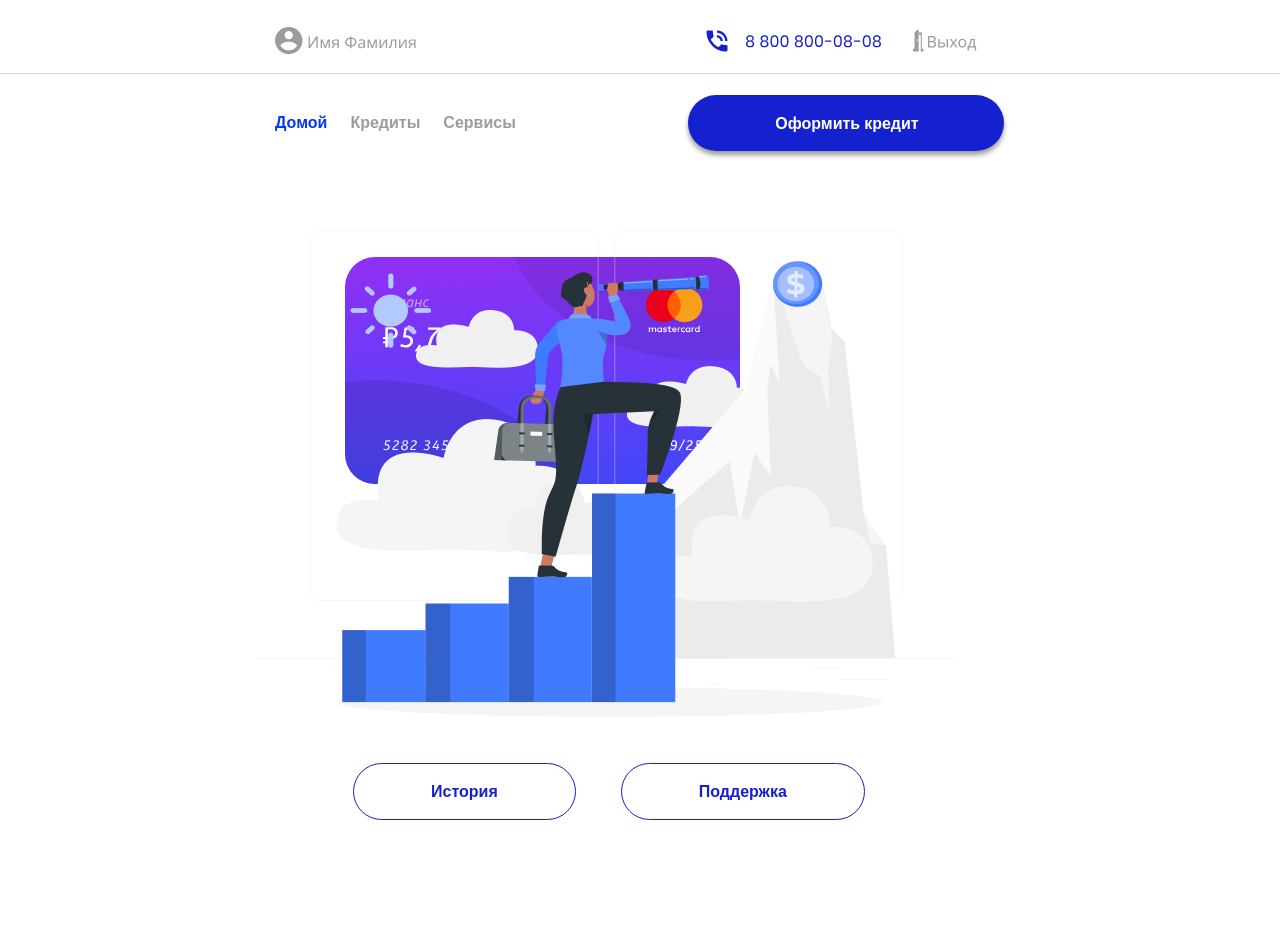
==== index.html @ 6692afeb "first commit" ====
<!DOCTYPE html>
<html lang="en">
<head>
    <meta charset="UTF-8">
    <meta name="viewport" content="width=device-width, initial-scale=1.0">
    <title>Получение кредита</title>
    <link rel="stylesheet" href="style.css"> 
    <link rel="shortcut icon" href="images/favicon.svg" type="image/x-icon">
    <link rel="preconnect" href="https://fonts.googleapis.com">
<link rel="preconnect" href="https://fonts.gstatic.com" crossorigin>
<link href="https://fonts.googleapis.com/css2?family=Poppins:ital,wght@0,100;0,200;0,300;0,400;0,500;0,600;0,700;0,800;0,900;1,100;1,200;1,300;1,400;1,500;1,600;1,700;1,800;1,900&display=swap" rel="stylesheet">
</head>
<body>

    <header class="header-top">
        <div class= "header-top__container">
            <nav class="header-top__nav">
                <img src="images/Personal_Acc.svg" alt="">
                <ul class="header-top__list">
                    <img src="images/Contact.svg" alt="">
                    <img src="images/login.svg" alt="">
                </ul>
            </nav>
        </div>
    </header>

    <header class="line">
        <div class= "line__container">
            <nav class="line__nav">
                <img src="images/Line 1.svg" alt="">
            </nav>
        </div>        
    </header>

    <header class="header-bottom">
        <div class= "header-bottom__container">
            <nav class="header-bottom__nav">
                <ul class="header-bottom__list">
                    <li class="header-bottom__list-item">
                        <a class="header-bottom__list-link active" href="/">Домой</a>
                    </li>
                    <li class="header-bottom__list-item">
                        <a class="header-bottom__list-link" href="/">Кредиты</a>
                    </li>
                    <li class="header-bottom__list-item">
                        <a class="header-bottom__list-link" href="/">Сервисы</a>
                    </li>
                </ul>
                <a class="header__button" href="/">Оформить кредит</a>
            </nav>
        </div>
    </header>
    <main>
        <section class="hero">
            <div class="hero__container">
                <div class="hero__content">
                    <div class="hero__card">
                    <img src="images/Card 1.svg" alt="">
                    </div>
                    <div class="hero__buttons">
                        <a class="hero__button" href="/">История</a>
                        <a class="hero__button" href="/">Поддержка</a>
                    </div>
                </div>

            </div>
            <img class="hero__image" src="images/Business.png" alt="">
        
        </section>
    </main>

</body>
</html>
---- style.css ----
* {
    margin: 0;
    padding: 0;
}

body{
    font-family: "Poppins", sans-serif;
}
.header-top{
    padding-top: 26.72px;
    padding-left: 275px;
    padding-right: 276px;
}

.header-top__container{
    max-width: 1352px;
    margin-inline: auto;
}

.header-top__nav{
    display: flex;
    justify-content: space-between;
    align-items: center;
}

.header-top__list{
    display: flex;
    gap: 23px;
}
.line{
    padding-top: 18.72px;
}

.line__container{
    max-width: 1352px;
    margin-inline: auto;
}

.line__nav{
    display: flex;
}

.header-bottom{
    padding-top: 20.28px;
    padding-left: 275px;
    padding-right: 276px;
}

.header-bottom__container{
    max-width: 1369px;
    margin-inline: auto;
}

.header-bottom__nav{
    display: flex;
    justify-content: space-between;
    align-items: center;
}

.header-bottom__list{
    display: flex;
    list-style: none;
    gap: 23px;
}

.header-bottom__list-link{
    font-family: "Poppins", sans-serif;
    font-weight: 600;
    font-size: 16px;
    color: #9C9C9C;
}

.header-bottom__list-link.active{
    color: #0138F9;
    transition: color 0.3s;
}

.header-bottom__list-link:hover{
    color:#0138F9;
}
a {
    text-decoration: none;
}

.header__button{
    font-weight: 600;
    color: white;
    padding-left: 87.14px;
    padding-right: 85.36px;
    padding-top: 15.88px;
    padding-bottom: 15.25px;
    background-color: #1521CF;
    border-radius: 64px;
    transition: 0.3s;
    box-shadow: 0px 4px 5px #9C9C9C;
    transition: box-shadow 0.3s ease;
}
.header__button:hover{
    opacity: 70%;
    box-shadow: 0px 6px 15px #9C9C9C;
}
.hero{
    padding-block: 106px;
}
.hero__container{
    position: relative;
}
.hero__card{
    padding-left: 345px;
}
.hero__image{
    position: absolute;
    top: 160px;
    right: 322px;
}
.hero__buttons{
    display: flex;
    list-style: none;
    gap: 45px;
    padding-left: 353px;
    padding-top: 272px;
}
.hero__button{
    font-weight: 600;
    color: #1521CF;
    border: 1px solid #1521CF;
    padding: 15px 77px;
    border-radius: 64px;
    transition: 0.5s;
}
.hero__button:hover{
    opacity: 40%;
}
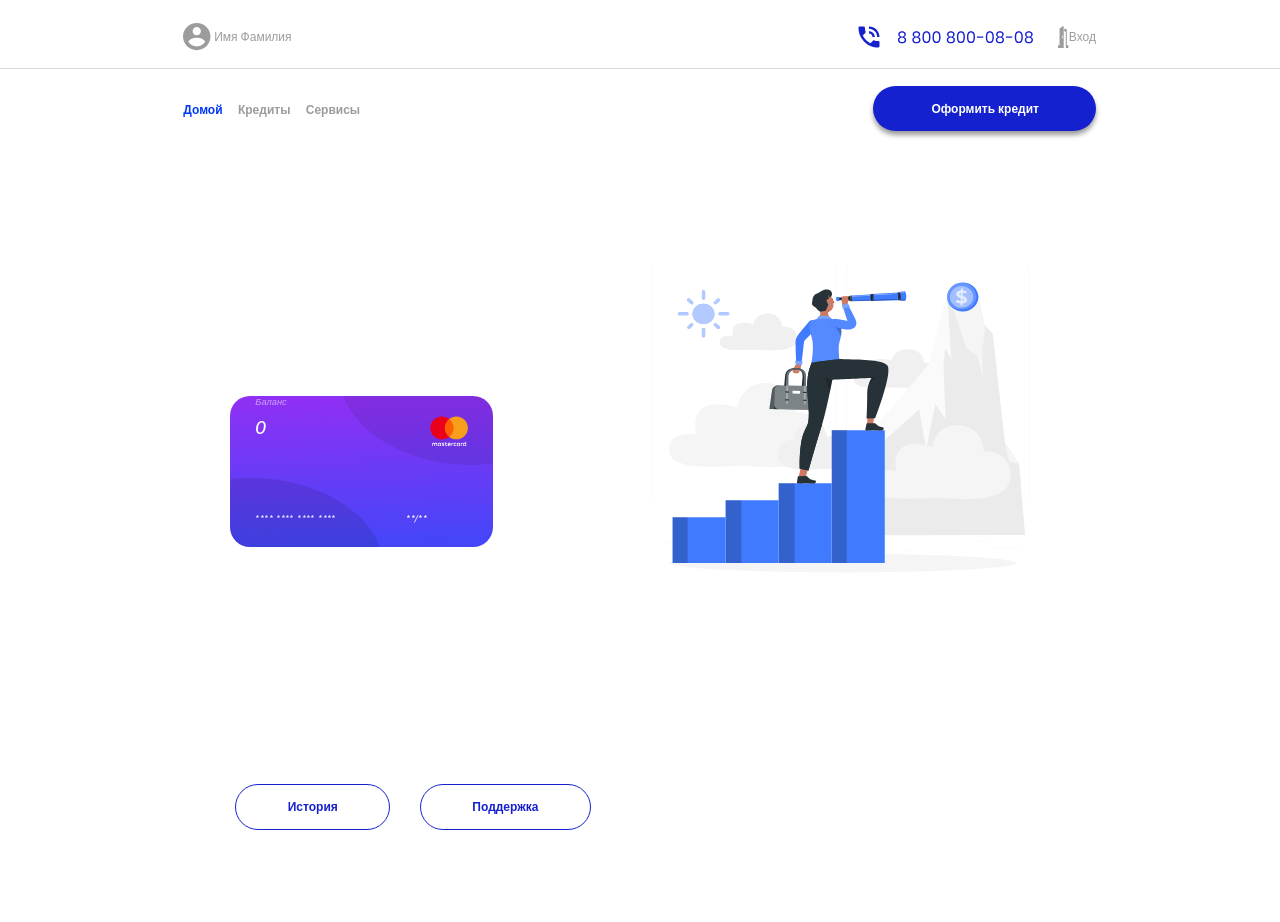
==== commit 7c6d2178: "." ====
--- a/index.html
+++ b/index.html
@@ -3,71 +3,116 @@
 <head>
     <meta charset="UTF-8">
     <meta name="viewport" content="width=device-width, initial-scale=1.0">
-    <title>Получение кредита</title>
+    <title>Домой</title>
     <link rel="stylesheet" href="style.css"> 
     <link rel="shortcut icon" href="images/favicon.svg" type="image/x-icon">
     <link rel="preconnect" href="https://fonts.googleapis.com">
-<link rel="preconnect" href="https://fonts.gstatic.com" crossorigin>
-<link href="https://fonts.googleapis.com/css2?family=Poppins:ital,wght@0,100;0,200;0,300;0,400;0,500;0,600;0,700;0,800;0,900;1,100;1,200;1,300;1,400;1,500;1,600;1,700;1,800;1,900&display=swap" rel="stylesheet">
+    <link rel="preconnect" href="https://fonts.gstatic.com" crossorigin>
+    <link href="https://fonts.googleapis.com/css2?family=Poppins:ital,wght@0,100;0,200;0,300;0,400;0,500;0,600;0,700;0,800;0,900;1,100;1,200;1,300;1,400;1,500;1,600;1,700;1,800;1,900&display=swap" rel="stylesheet">
+    <link href="https://fonts.googleapis.com/css2?family=ABeeZee:ital@0;1&display=swap" rel="stylesheet">
 </head>
 <body>
 
-    <header class="header-top">
-        <div class= "header-top__container">
-            <nav class="header-top__nav">
-                <img src="images/Personal_Acc.svg" alt="">
-                <ul class="header-top__list">
-                    <img src="images/Contact.svg" alt="">
-                    <img src="images/login.svg" alt="">
-                </ul>
-            </nav>
+    <header class="header">
+
+        <div class="header-top">
+            <div class= "header-top__container">
+                <nav class="header-top__nav">
+                    <div class="user-info">
+                        <img src="images/Acc.svg" alt="">
+                        <span class="user-name">Имя Фамилия</span>
+                    </div>
+                    <ul class="header-top__list">
+                        <img src="images/Contact.svg" alt="">
+                        <div class="login">
+                            <img src="images/Vector.svg" alt="">
+                            <button type="button" class="auth-button">Вход</button>
+                        </div>
+                    </ul>
+                </nav>
+            </div>
+        </div>
+
+        <div class="line">
+            <div class= "line__container">
+                <nav class="line__nav">
+                    <img src="images/Line 1.svg" alt="">
+                </nav>
+            </div>        
+        </div>
+
+        <div class="header-bottom">
+            <div class= "header-bottom__container">
+                <nav class="header-bottom__nav">
+                    <ul class="header-bottom__list">
+                        <li class="header-bottom__list-item">
+                            <a class="header-bottom__list-link active" href="/">Домой</a>
+                        </li>
+                        <li class="header-bottom__list-item">
+                            <a class="header-bottom__list-link" href="credit.html">Кредиты</a>
+                        </li>
+                        <li class="header-bottom__list-item">
+                            <a class="header-bottom__list-link" href="services.html">Сервисы</a>
+                        </li>
+                    </ul>
+                    <a class="header__button" href="credit.html">Оформить кредит</a>
+                </nav>
+            </div>
         </div>
     </header>
 
-    <header class="line">
-        <div class= "line__container">
-            <nav class="line__nav">
-                <img src="images/Line 1.svg" alt="">
-            </nav>
-        </div>        
-    </header>
-
-    <header class="header-bottom">
-        <div class= "header-bottom__container">
-            <nav class="header-bottom__nav">
-                <ul class="header-bottom__list">
-                    <li class="header-bottom__list-item">
-                        <a class="header-bottom__list-link active" href="/">Домой</a>
-                    </li>
-                    <li class="header-bottom__list-item">
-                        <a class="header-bottom__list-link" href="/">Кредиты</a>
-                    </li>
-                    <li class="header-bottom__list-item">
-                        <a class="header-bottom__list-link" href="/">Сервисы</a>
-                    </li>
-                </ul>
-                <a class="header__button" href="/">Оформить кредит</a>
-            </nav>
-        </div>
-    </header>
     <main>
         <section class="hero">
             <div class="hero__container">
                 <div class="hero__content">
-                    <div class="hero__card">
-                    <img src="images/Card 1.svg" alt="">
+                    <div class="hero__card" id="cardContainer">
+                        <div class="card-background">
+                            <img src="images/Card 1.svg" alt="Card background" class="card-bg-image">
+                        </div>
+                        <div class="card-details" id="cardDetails">
+                            <div class="card-balance">
+                                <span class="card-label">Баланс</span>
+                                <span class="card-balance-amount" id="cardBalance">0</span>
+                            </div>
+                            <div class="card-number">
+                                <span class="card-number-value" id="cardNumber">**** **** **** ****</span>
+                                <span class="card-expiry-value" id="cardExpiry">**/**</span>
+                            </div>
+                        </div>
                     </div>
                     <div class="hero__buttons">
                         <a class="hero__button" href="/">История</a>
                         <a class="hero__button" href="/">Поддержка</a>
                     </div>
                 </div>
+            </div>
 
-            </div>
-            <img class="hero__image" src="images/Business.png" alt="">
+            <img class="hero__image" src="images/Business.svg" alt="">
         
         </section>
     </main>
-
+    <div id="loginModal" class="login-modal">
+        <div class="login-modal-content">
+            <div class="login-modal-header">
+                <h3>Вход в личный кабинет</h3>
+                <span class="close-modal">&times;</span>
+            </div>
+            
+            <form id="loginForm">
+                <div class="form-group">
+                    <label for="loginInput">Логин</label>
+                    <input type="text" id="loginInput" placeholder="Введите логин" required>
+                </div>
+                
+                <div class="form-group">
+                    <label for="passwordInput">Пароль</label>
+                    <input type="password" id="passwordInput" placeholder="Введите пароль" required>
+                </div>
+                
+                <button type="submit" class="login-submit-btn">Войти</button>
+            </form>
+        </div>
+    </div>   
+    <script src="index.js"></script>
 </body>
 </html>
--- a/style.css
+++ b/style.css
@@ -1,21 +1,46 @@
 * {
     margin: 0;
     padding: 0;
+    box-sizing: border-box;
 }
 
 body{
     font-family: "Poppins", sans-serif;
-}
+    min-height: 100vh;
+}
+
+.header{
+    position: fixed;
+    width: 100%;
+    background: white;
+    z-index: 999;
+    top: 0;
+}
+
 .header-top{
-    padding-top: 26.72px;
-    padding-left: 275px;
-    padding-right: 276px;
+    padding-top: 2.59vh;        /* 26.72px / 1034px * 100 = 2.59vh */
+    padding-left: 14.32vw;      /* 275px / 1920px * 100 = 14.32vw */
+    padding-right: 14.38vw;     /* 276px / 1920px * 100 = 14.38vw */
 }
 
 .header-top__container{
     max-width: 1352px;
     margin-inline: auto;
 }
+.user-info{
+    display: flex;
+    justify-content: space-between;
+    align-items: center;
+    gap: 0.23vw;
+}
+.user-name{
+    color: #9C9C9C;
+    font-size: clamp(12px, 0.83vw, 16px);
+}
+.user-name.authorized{
+    color: #0138F9;
+    font-weight: 600;
+}
 
 .header-top__nav{
     display: flex;
@@ -25,10 +50,25 @@
 
 .header-top__list{
     display: flex;
-    gap: 23px;
-}
+    gap: 1.2vw;                /* 23px / 1920px * 100 = 1.2vw */
+}
+.login{
+    display: flex;
+    justify-content: space-between;
+    align-items: center;
+}
+.auth-button{
+    color: #9C9C9C;
+    font-size: clamp(12px, 0.83vw, 16px);
+    background: none;
+    border: none;
+    white-space: nowrap;
+    cursor: pointer;
+    
+}
+
 .line{
-    padding-top: 18.72px;
+    padding-top: 1.81vh;        /* 18.72px / 1034px * 100 = 1.81vh */
 }
 
 .line__container{
@@ -41,9 +81,10 @@
 }
 
 .header-bottom{
-    padding-top: 20.28px;
-    padding-left: 275px;
-    padding-right: 276px;
+    padding-top: 1.96vh;        /* 20.28px / 1034px * 100 = 1.96vh */
+    padding-left: 14.32vw;      /* 275px / 1920px * 100 = 14.32vw */
+    padding-right: 14.38vw;     /* 276px / 1920px * 100 = 14.38vw */
+    padding-bottom: 0.97vh;
 }
 
 .header-bottom__container{
@@ -60,13 +101,13 @@
 .header-bottom__list{
     display: flex;
     list-style: none;
-    gap: 23px;
+    gap: 1.2vw;                /* 23px / 1920px * 100 = 1.2vw */
 }
 
 .header-bottom__list-link{
     font-family: "Poppins", sans-serif;
     font-weight: 600;
-    font-size: 16px;
+    font-size: clamp(12px, 0.83vw, 16px);  /* 16px / 1920px * 100 = 0.83vw */
     color: #9C9C9C;
 }
 
@@ -78,6 +119,7 @@
 .header-bottom__list-link:hover{
     color:#0138F9;
 }
+
 a {
     text-decoration: none;
 }
@@ -85,49 +127,264 @@
 .header__button{
     font-weight: 600;
     color: white;
-    padding-left: 87.14px;
-    padding-right: 85.36px;
-    padding-top: 15.88px;
-    padding-bottom: 15.25px;
+    padding-left: 4.54vw;       /* 87.14px / 1920px * 100 = 4.54vw */
+    padding-right: 4.45vw;      /* 85.36px / 1920px * 100 = 4.45vw */
+    padding-top: 1.54vh;        /* 15.88px / 1034px * 100 = 1.54vh */
+    padding-bottom: 1.47vh;     /* 15.25px / 1034px * 100 = 1.47vh */
     background-color: #1521CF;
     border-radius: 64px;
     transition: 0.3s;
     box-shadow: 0px 4px 5px #9C9C9C;
-    transition: box-shadow 0.3s ease;
-}
+    white-space: nowrap;
+    font-size: clamp(12px, 0.83vw, 16px);
+}
+
 .header__button:hover{
     opacity: 70%;
     box-shadow: 0px 6px 15px #9C9C9C;
 }
+
 .hero{
-    padding-block: 106px;
-}
+    padding-block: 10.25vh;     /* 106px / 1034px * 100 = 10.25vh */
+}
+
 .hero__container{
+    
     position: relative;
-}
-.hero__card{
-    padding-left: 345px;
-}
+    min-height: 60vh;
+}
+
+.hero__card {
+    position: relative;
+    padding-top: 33.75vh;
+    padding-left: 17.97vw;
+    padding-right: 61.46vw;
+}
+
+.card-background {
+    position: relative;
+}
+
+.card-bg-image {
+    width: 100%;
+    height: auto;
+    display: block;
+}
+
+.card-details {
+    position: absolute;
+    top: 0;
+    left: 0;
+    width: 100%;
+    height: 100%;
+    display: block;
+    flex-direction: column;
+    justify-content: center;
+    padding-top: 33.75vh;
+    padding-left: 19.95vw;
+    color: white;
+    z-index: 10;
+}
+
+.card-label {
+    display: block;
+    font-family: "ABeeZee", sans-serif;
+    font-size: 0.73vw;
+    opacity: 0.54;
+    font-style: italic;
+}
+
+.card-balance-amount {
+    padding-top: 1.1vh;
+    font-family: "ABeeZee", sans-serif;
+    font-size: 1.46vw;
+    font-weight: 500;
+    display: block;
+    font-style: italic;
+}
+
+.card-number {
+    display: flex;
+    padding-top: 8.2vh;
+    gap: 5.52vw;
+}
+
+.card-number-value {
+    
+    font-size: 0.73vw;
+    font-family: "ABeeZee", sans-serif;
+    font-style: italic;
+    opacity: 0.9;
+    letter-spacing: 0.03vw;
+}
+
+.card-expiry-value {
+    font-size:  0.73vw;
+    font-family: "ABeeZee", sans-serif;
+    font-style: italic;
+    letter-spacing: 0.03vw;
+    
+}
+
+.card-details {
+    animation: fadeInUp 0.5s ease;
+}
+
+@keyframes fadeInUp {
+    from {
+        opacity: 0;
+        transform: translateY(40px);
+    }
+    to {
+        opacity: 1;
+        transform: translateY(0);
+    }
+}
+
 .hero__image{
     position: absolute;
-    top: 160px;
-    right: 322px;
-}
+    top: 24.18vh;              
+    right: 16.77vw;            /* 322px / 1920px * 100 = 16.77vw */
+    max-width: 35%;
+    height: auto;
+}
+
 .hero__buttons{
     display: flex;
     list-style: none;
-    gap: 45px;
-    padding-left: 353px;
-    padding-top: 272px;
-}
+    gap: 2.34vw;               /* 45px / 1920px * 100 = 2.34vw */
+    padding-left: 18.39vw;      /* 353px / 1920px * 100 = 18.39vw */
+    padding-top: 26.31vh;       /* 272px / 1034px * 100 = 26.31vh */
+    flex-wrap: wrap;
+}
+
 .hero__button{
     font-weight: 600;
     color: #1521CF;
     border: 1px solid #1521CF;
-    padding: 15px 77px;
+    padding: 1.45vh 4.01vw;    /* 15px/1034px=1.45vh, 77px/1920px=4.01vw */
     border-radius: 64px;
     transition: 0.5s;
-}
+    font-size: clamp(12px, 0.83vw, 16px);
+    white-space: nowrap;
+}
+
 .hero__button:hover{
     opacity: 40%;
+}
+
+.login-modal {
+    display: none;
+    position: fixed;
+    top: 0;
+    left: 0;
+    width: 100%;
+    height: 100%;
+    background-color: rgba(0, 0, 0, 0.5);
+    z-index: 1000;
+    justify-content: center;
+    align-items: center;
+}
+
+.login-modal.show {
+    display: flex;
+}
+
+.login-modal-content {
+    background: white;
+    border-radius: 24px;
+    width: 90%;
+    max-width: 400px;
+    padding: 32px;
+    position: relative;
+}
+
+.login-modal-header {
+    display: flex;
+    justify-content: space-between;
+    align-items: center;
+    margin-bottom: 24px;
+}
+
+.login-modal-header h3 {
+    font-size: 22px;
+    font-weight: 600;
+    color: #1521CF;
+    margin: 0;
+}
+
+.close-modal {
+    font-size: 28px;
+    font-weight: 300;
+    color: #9C9C9C;
+    cursor: pointer;
+    transition: color 0.3s;
+    line-height: 1;
+}
+
+.close-modal:hover {
+    color: #1521CF;
+}
+
+.form-group {
+    margin-bottom: 20px;
+}
+
+.form-group label {
+    display: block;
+    font-size: 14px;
+    font-weight: 500;
+    color: #333;
+    margin-bottom: 8px;
+}
+
+.form-group input {
+    width: 100%;
+    padding: 12px 16px;
+    border: 1px solid #DEDDDD;
+    border-radius: 12px;
+    font-family: "Poppins", sans-serif;
+    font-size: 14px;
+    transition: border-color 0.3s;
+    outline: none;
+}
+
+.form-group input:focus {
+    border-color: #1521CF;
+}
+
+.checkbox-group {
+    margin-bottom: 24px;
+}
+
+.checkbox-group label {
+    display: flex;
+    align-items: center;
+    gap: 8px;
+    cursor: pointer;
+    margin-bottom: 0;
+}
+
+.checkbox-group input[type="checkbox"] {
+    width: 16px;
+    height: 16px;
+    cursor: pointer;
+}
+
+.login-submit-btn {
+    width: 100%;
+    background: #1521CF;
+    color: white;
+    border: none;
+    padding: 12px;
+    border-radius: 12px;
+    font-family: "Poppins", sans-serif;
+    font-weight: 600;
+    font-size: 15px;
+    cursor: pointer;
+    transition: background 0.3s;
+}
+
+.login-submit-btn:hover {
+    background: #0f19a3;
 }
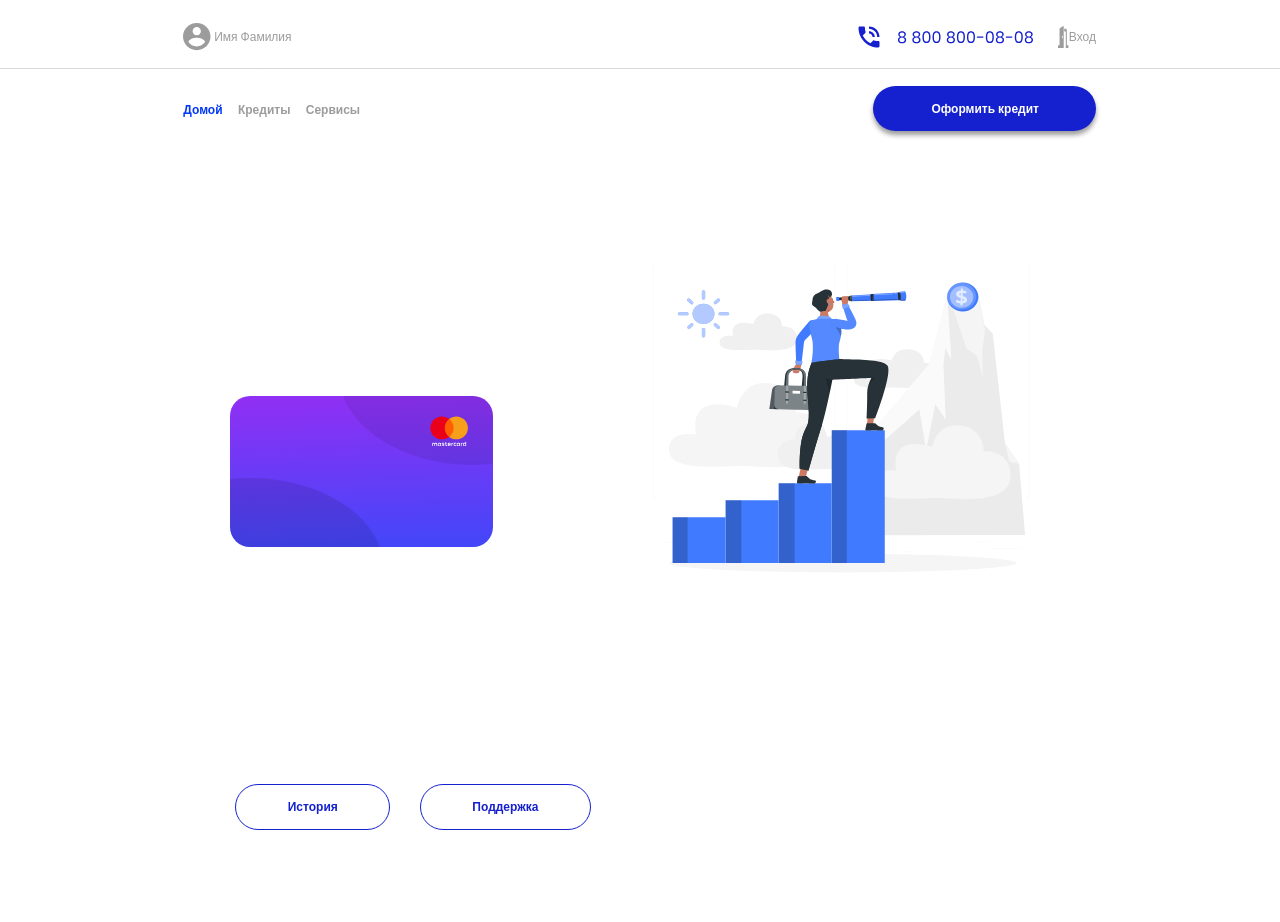
==== commit 3c9b39ce: "." ====
--- a/index.html
+++ b/index.html
@@ -72,11 +72,11 @@
                         <div class="card-details" id="cardDetails">
                             <div class="card-balance">
                                 <span class="card-label">Баланс</span>
-                                <span class="card-balance-amount" id="cardBalance">0</span>
+                                <span class="card-balance-amount" id="cardBalance"></span>
                             </div>
                             <div class="card-number">
-                                <span class="card-number-value" id="cardNumber">**** **** **** ****</span>
-                                <span class="card-expiry-value" id="cardExpiry">**/**</span>
+                                <span class="card-number-value" id="cardNumber"></span>
+                                <span class="card-expiry-value" id="cardExpiry"></span>
                             </div>
                         </div>
                     </div>
--- a/style.css
+++ b/style.css
@@ -177,7 +177,7 @@
     left: 0;
     width: 100%;
     height: 100%;
-    display: block;
+    display: none;
     flex-direction: column;
     justify-content: center;
     padding-top: 33.75vh;
